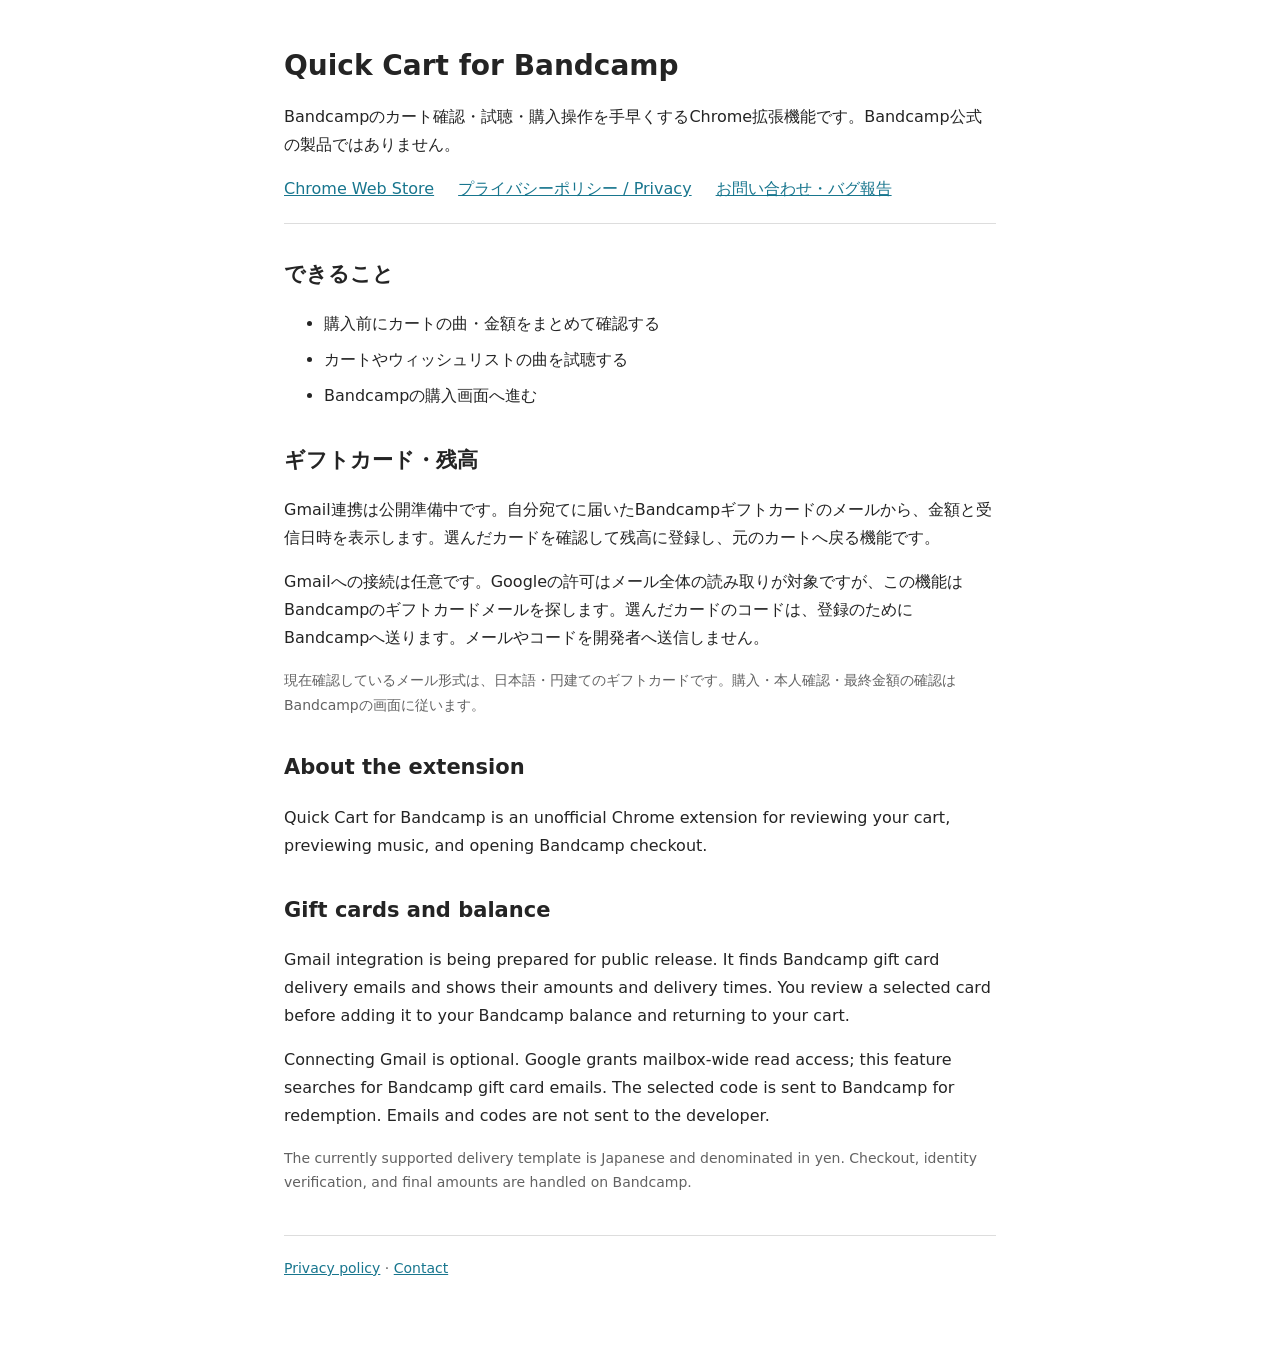
==== index.html @ 9e3de712 "Add extension homepage and Gmail privacy disclosures" ====
<!doctype html><html lang="ja"><head><meta charset="utf-8"><meta name="viewport" content="width=device-width,initial-scale=1"><title>Quick Cart for Bandcamp</title><meta name="description" content="Bandcampのカート確認・試聴・購入操作を手早くするChrome拡張機能。"><link rel="stylesheet" href="style.css"></head><body>
<header><h1>Quick Cart for Bandcamp</h1><p>Bandcampのカート確認・試聴・購入操作を手早くするChrome拡張機能です。Bandcamp公式の製品ではありません。</p><nav><a href="https://chromewebstore.google.com/detail/quick-cart-for-bandcamp/okccfikojhhjdhfhepkndpcodpchmdpf">Chrome Web Store</a><a href="privacy.html">プライバシーポリシー / Privacy</a><a href="https://docs.google.com/forms/d/e/1FAIpQLSdsyMJ8AvkXipRZgExJQ9VeoIY3EHtf088GyBoBJ-MerUEWRg/viewform">お問い合わせ・バグ報告</a></nav></header>
<main><section><h2>できること</h2><ul><li>購入前にカートの曲・金額をまとめて確認する</li><li>カートやウィッシュリストの曲を試聴する</li><li>Bandcampの購入画面へ進む</li></ul><h2>ギフトカード・残高</h2><p>Gmail連携は公開準備中です。自分宛てに届いたBandcampギフトカードのメールから、金額と受信日時を表示します。選んだカードを確認して残高に登録し、元のカートへ戻る機能です。</p><p>Gmailへの接続は任意です。Googleの許可はメール全体の読み取りが対象ですが、この機能はBandcampのギフトカードメールを探します。選んだカードのコードは、登録のためにBandcampへ送ります。メールやコードを開発者へ送信しません。</p><p class="note">現在確認しているメール形式は、日本語・円建てのギフトカードです。購入・本人確認・最終金額の確認はBandcampの画面に従います。</p></section>
<section lang="en"><h2>About the extension</h2><p>Quick Cart for Bandcamp is an unofficial Chrome extension for reviewing your cart, previewing music, and opening Bandcamp checkout.</p><h2>Gift cards and balance</h2><p>Gmail integration is being prepared for public release. It finds Bandcamp gift card delivery emails and shows their amounts and delivery times. You review a selected card before adding it to your Bandcamp balance and returning to your cart.</p><p>Connecting Gmail is optional. Google grants mailbox-wide read access; this feature searches for Bandcamp gift card emails. The selected code is sent to Bandcamp for redemption. Emails and codes are not sent to the developer.</p><p class="note">The currently supported delivery template is Japanese and denominated in yen. Checkout, identity verification, and final amounts are handled on Bandcamp.</p></section></main><footer><a href="privacy.html">Privacy policy</a> · <a href="https://docs.google.com/forms/d/e/1FAIpQLSdsyMJ8AvkXipRZgExJQ9VeoIY3EHtf088GyBoBJ-MerUEWRg/viewform">Contact</a></footer></body></html>
---- style.css ----
:root{color-scheme:light dark;--text:#242424;--sub:#626262;--line:#ddd;--link:#18768e;--bg:#fff}*{box-sizing:border-box}body{max-width:760px;margin:48px auto;padding:0 24px;font:16px/1.75 system-ui,-apple-system,sans-serif;color:var(--text);background:var(--bg)}header,footer{border-bottom:1px solid var(--line);padding-bottom:20px}h1{font-size:28px;line-height:1.3}h2{font-size:21px;margin-top:32px}h3{font-size:17px}a{color:var(--link)}nav{display:flex;gap:24px;flex-wrap:wrap}p{margin:16px 0}.note,footer{color:var(--sub);font-size:14px}footer{border-top:1px solid var(--line);border-bottom:0;margin-top:40px;padding-top:20px}li{margin:8px 0}@media(prefers-color-scheme:dark){:root{--text:#eee;--sub:#aaa;--line:#444;--link:#76c4d7;--bg:#171717}}@media(max-width:480px){body{margin:28px auto}h1{font-size:25px}}
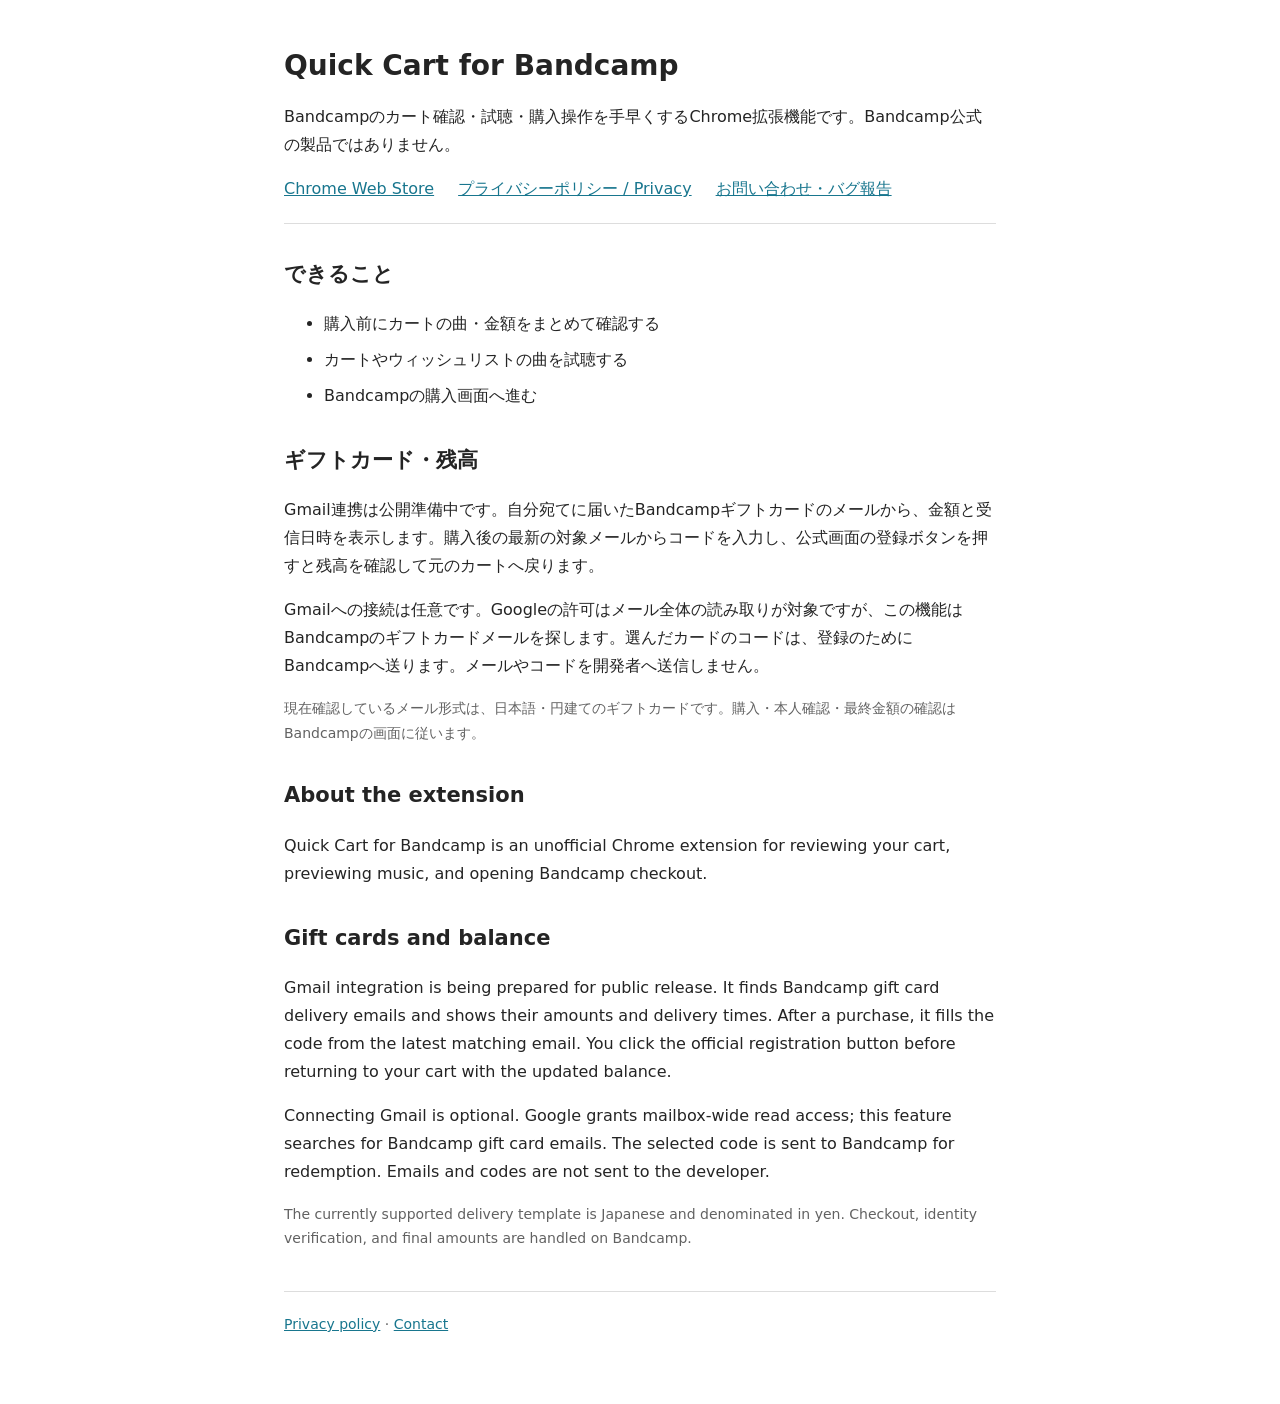
==== commit 63ddb1c0: "Clarify manual redemption and remembered Gmail connection" ====
--- a/index.html
+++ b/index.html
@@ -1,4 +1,4 @@
 <!doctype html><html lang="ja"><head><meta charset="utf-8"><meta name="viewport" content="width=device-width,initial-scale=1"><title>Quick Cart for Bandcamp</title><meta name="description" content="Bandcampのカート確認・試聴・購入操作を手早くするChrome拡張機能。"><link rel="stylesheet" href="style.css"></head><body>
 <header><h1>Quick Cart for Bandcamp</h1><p>Bandcampのカート確認・試聴・購入操作を手早くするChrome拡張機能です。Bandcamp公式の製品ではありません。</p><nav><a href="https://chromewebstore.google.com/detail/quick-cart-for-bandcamp/okccfikojhhjdhfhepkndpcodpchmdpf">Chrome Web Store</a><a href="privacy.html">プライバシーポリシー / Privacy</a><a href="https://docs.google.com/forms/d/e/1FAIpQLSdsyMJ8AvkXipRZgExJQ9VeoIY3EHtf088GyBoBJ-MerUEWRg/viewform">お問い合わせ・バグ報告</a></nav></header>
-<main><section><h2>できること</h2><ul><li>購入前にカートの曲・金額をまとめて確認する</li><li>カートやウィッシュリストの曲を試聴する</li><li>Bandcampの購入画面へ進む</li></ul><h2>ギフトカード・残高</h2><p>Gmail連携は公開準備中です。自分宛てに届いたBandcampギフトカードのメールから、金額と受信日時を表示します。選んだカードを確認して残高に登録し、元のカートへ戻る機能です。</p><p>Gmailへの接続は任意です。Googleの許可はメール全体の読み取りが対象ですが、この機能はBandcampのギフトカードメールを探します。選んだカードのコードは、登録のためにBandcampへ送ります。メールやコードを開発者へ送信しません。</p><p class="note">現在確認しているメール形式は、日本語・円建てのギフトカードです。購入・本人確認・最終金額の確認はBandcampの画面に従います。</p></section>
-<section lang="en"><h2>About the extension</h2><p>Quick Cart for Bandcamp is an unofficial Chrome extension for reviewing your cart, previewing music, and opening Bandcamp checkout.</p><h2>Gift cards and balance</h2><p>Gmail integration is being prepared for public release. It finds Bandcamp gift card delivery emails and shows their amounts and delivery times. You review a selected card before adding it to your Bandcamp balance and returning to your cart.</p><p>Connecting Gmail is optional. Google grants mailbox-wide read access; this feature searches for Bandcamp gift card emails. The selected code is sent to Bandcamp for redemption. Emails and codes are not sent to the developer.</p><p class="note">The currently supported delivery template is Japanese and denominated in yen. Checkout, identity verification, and final amounts are handled on Bandcamp.</p></section></main><footer><a href="privacy.html">Privacy policy</a> · <a href="https://docs.google.com/forms/d/e/1FAIpQLSdsyMJ8AvkXipRZgExJQ9VeoIY3EHtf088GyBoBJ-MerUEWRg/viewform">Contact</a></footer></body></html>
+<main><section><h2>できること</h2><ul><li>購入前にカートの曲・金額をまとめて確認する</li><li>カートやウィッシュリストの曲を試聴する</li><li>Bandcampの購入画面へ進む</li></ul><h2>ギフトカード・残高</h2><p>Gmail連携は公開準備中です。自分宛てに届いたBandcampギフトカードのメールから、金額と受信日時を表示します。購入後の最新の対象メールからコードを入力し、公式画面の登録ボタンを押すと残高を確認して元のカートへ戻ります。</p><p>Gmailへの接続は任意です。Googleの許可はメール全体の読み取りが対象ですが、この機能はBandcampのギフトカードメールを探します。選んだカードのコードは、登録のためにBandcampへ送ります。メールやコードを開発者へ送信しません。</p><p class="note">現在確認しているメール形式は、日本語・円建てのギフトカードです。購入・本人確認・最終金額の確認はBandcampの画面に従います。</p></section>
+<section lang="en"><h2>About the extension</h2><p>Quick Cart for Bandcamp is an unofficial Chrome extension for reviewing your cart, previewing music, and opening Bandcamp checkout.</p><h2>Gift cards and balance</h2><p>Gmail integration is being prepared for public release. It finds Bandcamp gift card delivery emails and shows their amounts and delivery times. After a purchase, it fills the code from the latest matching email. You click the official registration button before returning to your cart with the updated balance.</p><p>Connecting Gmail is optional. Google grants mailbox-wide read access; this feature searches for Bandcamp gift card emails. The selected code is sent to Bandcamp for redemption. Emails and codes are not sent to the developer.</p><p class="note">The currently supported delivery template is Japanese and denominated in yen. Checkout, identity verification, and final amounts are handled on Bandcamp.</p></section></main><footer><a href="privacy.html">Privacy policy</a> · <a href="https://docs.google.com/forms/d/e/1FAIpQLSdsyMJ8AvkXipRZgExJQ9VeoIY3EHtf088GyBoBJ-MerUEWRg/viewform">Contact</a></footer></body></html>
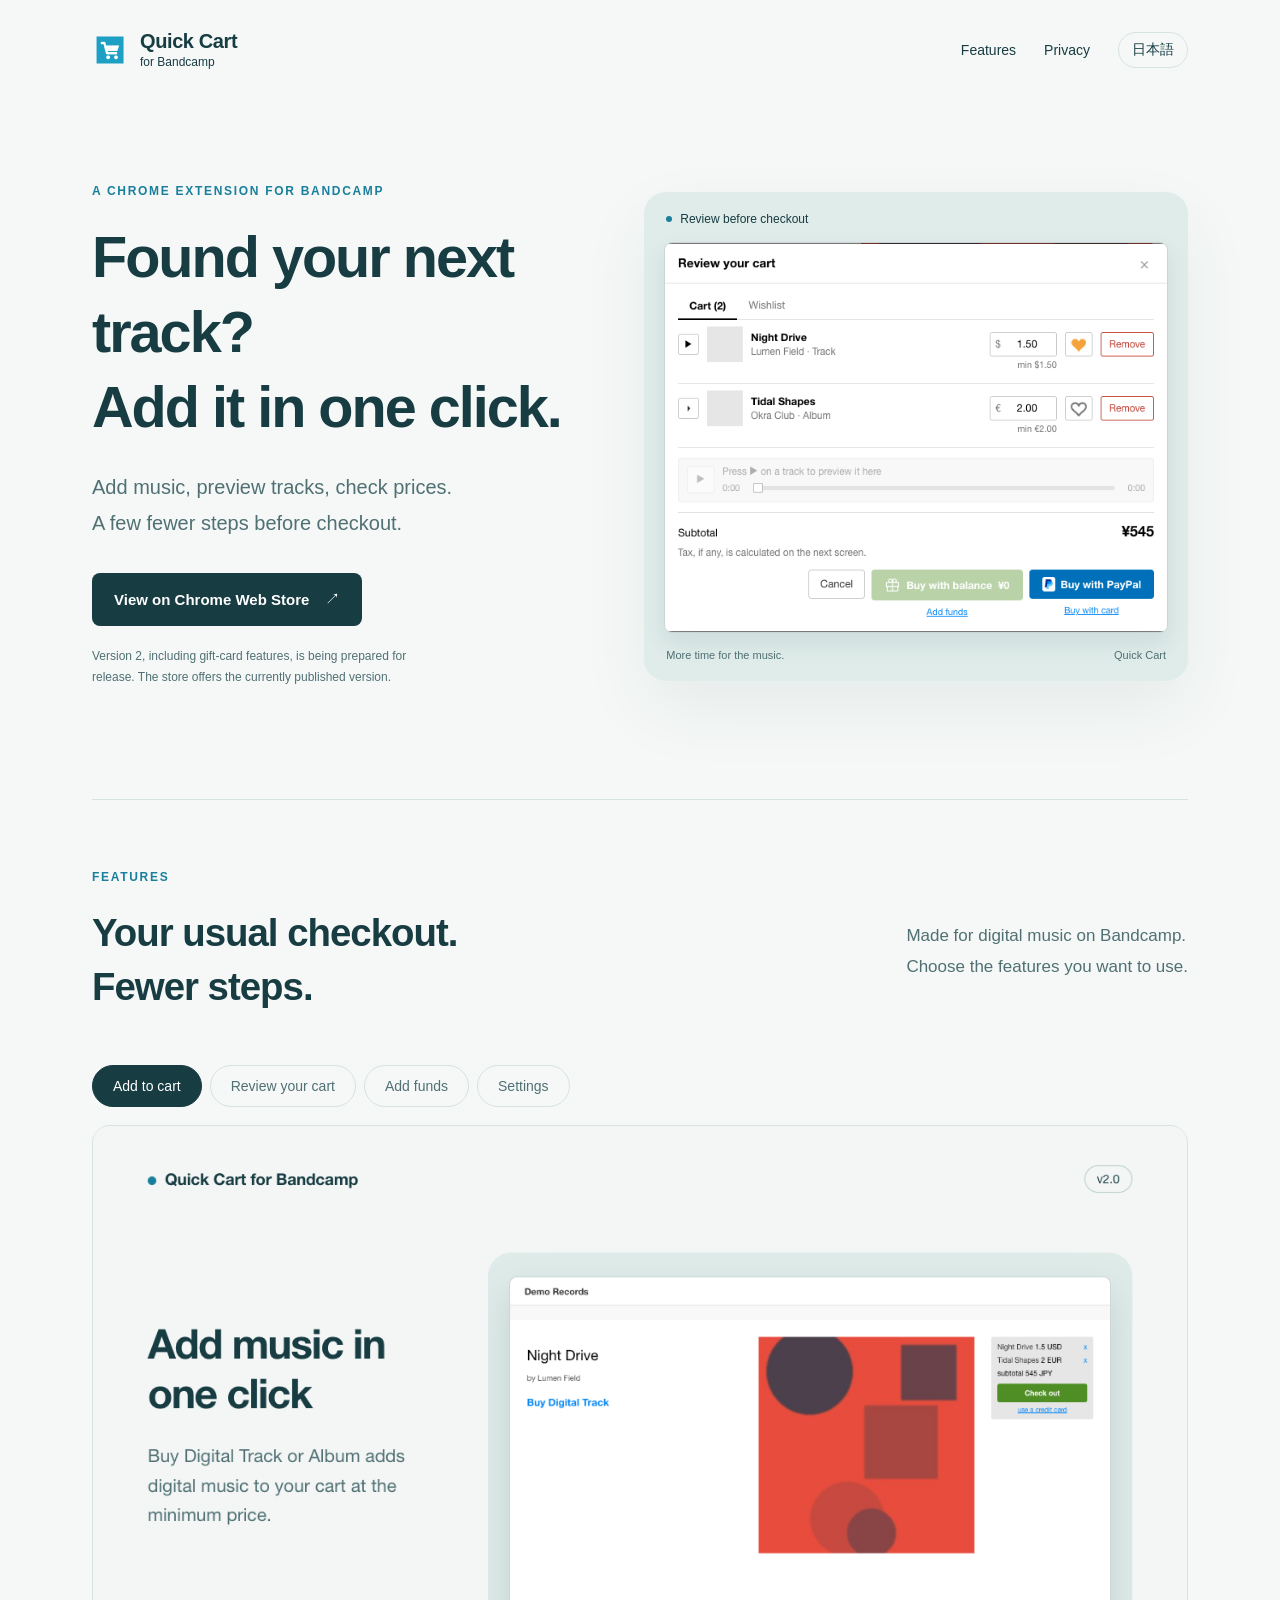
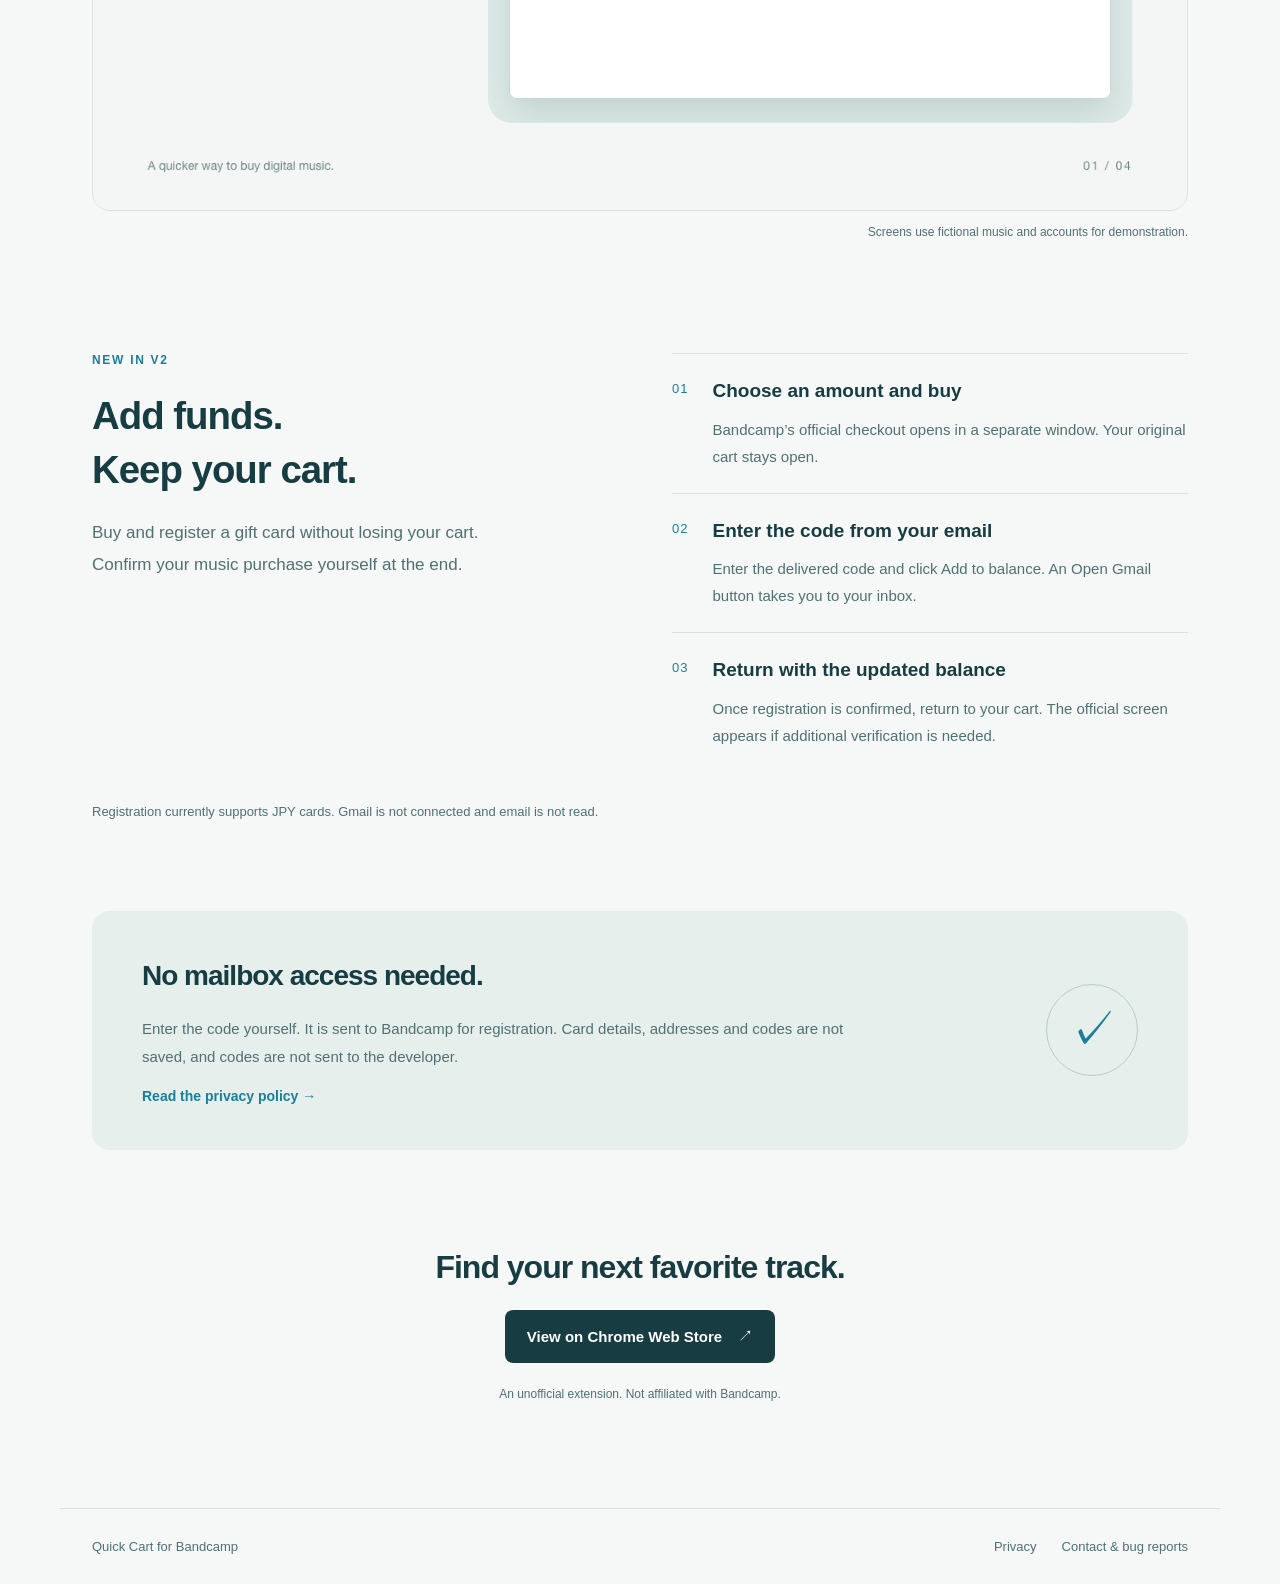
==== commit 45d88511: "Refresh website for manual gift card workflow in v2" ====
--- a/index.html
+++ b/index.html
@@ -1,4 +1,13 @@
-<!doctype html><html lang="ja"><head><meta charset="utf-8"><meta name="viewport" content="width=device-width,initial-scale=1"><title>Quick Cart for Bandcamp</title><meta name="description" content="Bandcampのカート確認・試聴・購入操作を手早くするChrome拡張機能。"><link rel="stylesheet" href="style.css"></head><body>
-<header><h1>Quick Cart for Bandcamp</h1><p>Bandcampのカート確認・試聴・購入操作を手早くするChrome拡張機能です。Bandcamp公式の製品ではありません。</p><nav><a href="https://chromewebstore.google.com/detail/quick-cart-for-bandcamp/okccfikojhhjdhfhepkndpcodpchmdpf">Chrome Web Store</a><a href="privacy.html">プライバシーポリシー / Privacy</a><a href="https://docs.google.com/forms/d/e/1FAIpQLSdsyMJ8AvkXipRZgExJQ9VeoIY3EHtf088GyBoBJ-MerUEWRg/viewform">お問い合わせ・バグ報告</a></nav></header>
-<main><section><h2>できること</h2><ul><li>購入前にカートの曲・金額をまとめて確認する</li><li>カートやウィッシュリストの曲を試聴する</li><li>Bandcampの購入画面へ進む</li></ul><h2>ギフトカード・残高</h2><p>Gmail連携は公開準備中です。自分宛てに届いたBandcampギフトカードのメールから、金額と受信日時を表示します。購入後の最新の対象メールからコードを入力し、公式画面の登録ボタンを押すと残高を確認して元のカートへ戻ります。</p><p>Gmailへの接続は任意です。Googleの許可はメール全体の読み取りが対象ですが、この機能はBandcampのギフトカードメールを探します。選んだカードのコードは、登録のためにBandcampへ送ります。メールやコードを開発者へ送信しません。</p><p class="note">現在確認しているメール形式は、日本語・円建てのギフトカードです。購入・本人確認・最終金額の確認はBandcampの画面に従います。</p></section>
-<section lang="en"><h2>About the extension</h2><p>Quick Cart for Bandcamp is an unofficial Chrome extension for reviewing your cart, previewing music, and opening Bandcamp checkout.</p><h2>Gift cards and balance</h2><p>Gmail integration is being prepared for public release. It finds Bandcamp gift card delivery emails and shows their amounts and delivery times. After a purchase, it fills the code from the latest matching email. You click the official registration button before returning to your cart with the updated balance.</p><p>Connecting Gmail is optional. Google grants mailbox-wide read access; this feature searches for Bandcamp gift card emails. The selected code is sent to Bandcamp for redemption. Emails and codes are not sent to the developer.</p><p class="note">The currently supported delivery template is Japanese and denominated in yen. Checkout, identity verification, and final amounts are handled on Bandcamp.</p></section></main><footer><a href="privacy.html">Privacy policy</a> · <a href="https://docs.google.com/forms/d/e/1FAIpQLSdsyMJ8AvkXipRZgExJQ9VeoIY3EHtf088GyBoBJ-MerUEWRg/viewform">Contact</a></footer></body></html>
+<!doctype html>
+<html lang="ja"><head><meta charset="utf-8"><meta name="viewport" content="width=device-width,initial-scale=1"><meta name="description" content="Bandcampのデジタル音源を手早く購入。カートの確認・試聴・金額調整、ギフトカードのチャージをひとつの流れで。"><meta name="theme-color" content="#173c42"><title>Quick Cart for Bandcamp</title><link rel="stylesheet" href="style.css"><script src="site.js" defer></script></head>
+<body>
+<header class="site-header"><a class="brand" href="index.html"><img src="assets/icon.png" alt="" width="36" height="36"><span>Quick Cart <small>for Bandcamp</small></span></a><nav aria-label="Navigation"><a href="#features" data-key="navFeatures">機能</a><a href="privacy.html" data-key="navPrivacy">プライバシー</a><button id="language" type="button" aria-label="Switch language">English</button></nav></header>
+<main>
+<section class="hero"><div class="hero-copy"><p class="eyebrow" data-key="eyebrow">BANDCAMP向け CHROME拡張</p><h1 data-key="hero">気になった曲を、<br>手早くカートへ。</h1><p class="lead" data-key="lead">追加、試聴、金額の確認。<br>購入までの操作を、少しシンプルに。</p><a class="button" href="https://chromewebstore.google.com/detail/quick-cart-for-bandcamp/okccfikojhhjdhfhepkndpcodpchmdpf" data-key="store">Chromeウェブストアで見る <span aria-hidden="true">↗</span></a><p class="release-note" data-key="release">ギフトカード機能を含むv2は公開準備中です。ストアでは現在公開中のバージョンを入手できます。</p></div><div class="hero-visual"><div class="visual-label"><span class="dot"></span><span data-key="reviewLabel">購入前に、まとめて確認</span></div><img id="hero-image" src="assets/review-ja.png" width="620" height="480" alt="購入前のカート確認画面"><div class="visual-bottom"><span data-key="visualBottom">曲を選ぶ時間を、もっと。</span><span>Quick Cart</span></div></div></section>
+<section class="intro" id="features"><div><p class="eyebrow" data-key="featuresEyebrow">できること</p><h2 data-key="featuresTitle">いつもの購入を、<br>少ない操作で。</h2></div><p data-key="featuresDesc">Bandcampのデジタル音源向け。<br>使う機能だけ、設定から選べます。</p></section>
+<section class="gallery" aria-label="Features"><div class="tabs" role="tablist" aria-label="Features"><button type="button" role="tab" aria-selected="true" data-slide="0" id="tab-0" aria-controls="feature-panel" data-key="tab0">カートに追加</button><button type="button" role="tab" aria-selected="false" data-slide="1" id="tab-1" aria-controls="feature-panel" data-key="tab1">購入前の確認</button><button type="button" role="tab" aria-selected="false" data-slide="2" id="tab-2" aria-controls="feature-panel" data-key="tab2">残高をチャージ</button><button type="button" role="tab" aria-selected="false" data-slide="3" id="tab-3" aria-controls="feature-panel" data-key="tab3">設定</button></div><div id="feature-panel" role="tabpanel" aria-labelledby="tab-0"><img id="feature-image" src="assets/ja/01-minimum.png" width="1280" height="800" alt="ワンクリックでカートに追加"></div><p class="gallery-note" data-key="galleryNote">画面は架空の音源・アカウントを使ったデモです。</p></section>
+<section class="gift-section"><div><p class="eyebrow" data-key="giftEyebrow">V2の新機能</p><h2 data-key="giftTitle">カートを残して、<br>残高をチャージ。</h2><p data-key="giftDesc">ギフトカードの購入から登録まで、同じカートから進められます。音楽の購入は最後に自分で確認します。</p></div><ol class="steps"><li><span>01</span><div><h3 data-key="step1Title">金額を選んで購入</h3><p data-key="step1">Bandcamp公式の決済を小窓で開きます。元のカートはそのまま。</p></div></li><li><span>02</span><div><h3 data-key="step2Title">メールのコードを入力</h3><p data-key="step2">届いたコードを入力し、「残高に登録」を押します。Gmailを開くボタンも用意。</p></div></li><li><span>03</span><div><h3 data-key="step3Title">最新の残高でカートへ</h3><p data-key="step3">登録を確認してカートに戻ります。追加の確認が必要な場合は公式画面を表示します。</p></div></li></ol><p class="gift-note" data-key="giftNote">コード登録は現在、円建てに対応。Gmailへの接続やメールの読み取りは行いません。</p></section>
+<section class="privacy-card"><div><h2 data-key="privacyTitle">メールへのアクセスは不要。</h2><p data-key="privacyDesc">コードは自分で入力し、登録のためにBandcampへ送ります。カード情報や住所、コードを保存したり、コードを開発者に送ったりしません。</p><a href="privacy.html" data-key="privacyLink">プライバシーポリシーを読む →</a></div><span class="privacy-symbol" aria-hidden="true">✓</span></section>
+<section class="closing"><h2 data-key="closing">次に聴きたい曲を、見つけに。</h2><a class="button" href="https://chromewebstore.google.com/detail/quick-cart-for-bandcamp/okccfikojhhjdhfhepkndpcodpchmdpf" data-key="store">Chromeウェブストアで見る <span aria-hidden="true">↗</span></a><p data-key="unofficial">Bandcampとは提携していない非公式の拡張機能です。</p></section>
+</main><footer class="site-footer"><span>Quick Cart for Bandcamp</span><div><a href="privacy.html" data-key="navPrivacy">プライバシー</a><a href="https://docs.google.com/forms/d/e/1FAIpQLSdsyMJ8AvkXipRZgExJQ9VeoIY3EHtf088GyBoBJ-MerUEWRg/viewform" data-key="contact">お問い合わせ・バグ報告</a></div></footer>
+</body></html>
--- a/style.css
+++ b/style.css
@@ -1 +1 @@
-:root{color-scheme:light dark;--text:#242424;--sub:#626262;--line:#ddd;--link:#18768e;--bg:#fff}*{box-sizing:border-box}body{max-width:760px;margin:48px auto;padding:0 24px;font:16px/1.75 system-ui,-apple-system,sans-serif;color:var(--text);background:var(--bg)}header,footer{border-bottom:1px solid var(--line);padding-bottom:20px}h1{font-size:28px;line-height:1.3}h2{font-size:21px;margin-top:32px}h3{font-size:17px}a{color:var(--link)}nav{display:flex;gap:24px;flex-wrap:wrap}p{margin:16px 0}.note,footer{color:var(--sub);font-size:14px}footer{border-top:1px solid var(--line);border-bottom:0;margin-top:40px;padding-top:20px}li{margin:8px 0}@media(prefers-color-scheme:dark){:root{--text:#eee;--sub:#aaa;--line:#444;--link:#76c4d7;--bg:#171717}}@media(max-width:480px){body{margin:28px auto}h1{font-size:25px}}
+:root{--ink:#173c42;--muted:#507074;--accent:#1a7f9c;--paper:#f5f8f7;--line:#d7e3e0;font-family:"Helvetica Neue","Hiragino Sans",Arial,sans-serif;color:var(--ink);background:var(--paper);font-synthesis:none}*{box-sizing:border-box}html{scroll-behavior:smooth;scroll-padding-top:30px}body{margin:0}a{color:inherit;text-decoration:none}a:hover{color:var(--accent)}button{font:inherit;cursor:pointer}a:focus-visible,button:focus-visible{outline:3px solid var(--accent);outline-offset:5px}.site-header,.site-footer,main{max-width:1160px;margin:auto}.site-header{padding:30px 32px;display:flex;justify-content:space-between;align-items:center}.brand{display:flex;align-items:center;gap:12px;font-weight:700;font-size:20px;letter-spacing:-.4px}.brand small{display:block;font-size:12px;font-weight:500;letter-spacing:0;margin-top:2px}.site-header nav{display:flex;gap:28px;align-items:center;font-size:14px}.site-header button{border:1px solid var(--line);background:transparent;color:var(--ink);padding:8px 13px;border-radius:20px}main{padding:0 32px}.hero{display:grid;grid-template-columns:1fr 1.1fr;gap:58px;align-items:center;padding:85px 0 110px}.eyebrow{font-size:12px;letter-spacing:1.7px;font-weight:700;color:var(--accent);margin:0 0 22px}h1{font-size:clamp(38px,4.5vw,58px);line-height:1.3;letter-spacing:-2px;margin:0 0 24px}h2{font-size:clamp(28px,3vw,40px);line-height:1.4;letter-spacing:-1px;margin:0 0 20px}.lead{font-size:20px;line-height:1.8;color:var(--muted);margin:0 0 32px}.button{display:inline-flex;gap:16px;align-items:center;background:var(--ink);color:white;font-weight:600;font-size:15px;padding:17px 22px;border-radius:8px}.button:hover{background:var(--accent);color:white}.release-note{font-size:12px;line-height:1.8;color:var(--muted);max-width:360px;margin:20px 0 0}.hero-visual{background:#dfecea;padding:20px;border-radius:22px;box-shadow:0 28px 70px #173c4210}.hero-visual img{display:block;width:100%;height:auto;border-radius:8px;border:1px solid #cbd6d4;box-shadow:0 10px 25px #173c4217}.visual-label,.visual-bottom{display:flex;align-items:center;gap:8px;font-size:12px;padding:0 2px 16px}.dot{width:6px;height:6px;border-radius:50%;background:var(--accent)}.visual-bottom{padding:16px 2px 0;justify-content:space-between;color:var(--muted);font-size:11px}.intro{display:flex;align-items:center;justify-content:space-between;border-top:1px solid var(--line);padding-top:70px;margin-bottom:32px}.intro p:not(.eyebrow){color:var(--muted);font-size:17px;line-height:1.8}.tabs{display:flex;gap:8px;flex-wrap:wrap;margin-bottom:18px}.tabs button{color:var(--muted);background:transparent;border:1px solid var(--line);border-radius:30px;padding:12px 20px;font-size:14px}.tabs button[aria-selected=true]{background:var(--ink);color:white;border-color:var(--ink)}#feature-panel{border:1px solid var(--line);border-radius:18px;overflow:hidden;background:white}#feature-image{display:block;width:100%;height:auto}.gallery-note{font-size:12px;color:var(--muted);margin:14px 0;text-align:right}.gift-section{display:grid;grid-template-columns:1fr 1fr;gap:64px;padding:100px 0 75px}.gift-section>div>p:not(.eyebrow){font-size:17px;color:var(--muted);line-height:1.9;max-width:410px}.steps{list-style:none;margin:0;padding:0}.steps li{display:flex;gap:24px;border-top:1px solid var(--line);padding:23px 0}.steps li>span{font-size:13px;color:var(--accent);padding-top:4px;letter-spacing:1px}.steps h3{font-size:19px;margin:0 0 10px;line-height:1.5}.steps p{font-size:15px;color:var(--muted);line-height:1.8;margin:0}.gift-note{grid-column:1/-1;font-size:13px;color:var(--muted);margin:-32px 0 0}.privacy-card{display:flex;justify-content:space-between;align-items:center;background:#e6efec;border-radius:18px;padding:45px 50px;gap:40px}.privacy-card h2{font-size:28px}.privacy-card p{font-size:15px;color:var(--muted);line-height:1.9;max-width:740px}.privacy-card a{font-size:14px;color:var(--accent);font-weight:600}.privacy-symbol{font-size:50px;color:var(--accent);border:1px solid #b8cdc7;border-radius:50%;width:92px;height:92px;display:grid;place-items:center;flex:none}.closing{text-align:center;padding:95px 0}.closing h2{font-size:32px}.closing p{font-size:12px;color:var(--muted);margin-top:24px}.site-footer{border-top:1px solid var(--line);padding:30px 32px;display:flex;justify-content:space-between;font-size:13px;color:var(--muted);gap:20px}.site-footer div{display:flex;gap:25px}.policy{max-width:820px;margin:60px auto;padding:0 24px}.policy h1{font-size:36px;margin-top:25px}.policy h2{font-size:26px;margin:45px 0 20px}.policy h3{font-size:18px;margin-top:28px}.policy p{line-height:1.9;color:var(--muted);font-size:15px}.policy a{color:var(--accent);text-decoration:underline}.policy .updated{font-size:13px}.policy section{border-top:1px solid var(--line);margin-top:35px;padding-top:10px}@media(max-width:820px){.hero{gap:30px;padding:55px 0 75px}h1{font-size:40px}.site-header nav{gap:16px}.gift-section{gap:35px}.privacy-card{padding:32px}.privacy-symbol{display:none}}@media(max-width:640px){.site-header{padding:22px 20px}.brand{font-size:17px}.brand img{width:30px;height:30px}.site-header nav>a{display:none}main{padding:0 20px}.hero{grid-template-columns:1fr;gap:38px;padding:40px 0 60px}h1{font-size:43px}.hero-visual{padding:14px;max-width:520px}.intro{display:block;padding-top:45px}.intro p:not(.eyebrow){font-size:15px}.tabs{gap:6px}.tabs button{padding:10px 13px;font-size:12px}.gallery-note{text-align:left}.gift-section{grid-template-columns:1fr;gap:20px;padding:60px 0 40px}.gift-note{grid-column:auto;margin:10px 0 0;line-height:1.8}.privacy-card{padding:26px}.privacy-card h2{font-size:24px}.closing{padding:60px 0}.closing h2{font-size:26px}.site-footer{padding:24px 20px;flex-direction:column}.site-footer div{gap:20px}.policy{margin-top:30px}.policy h1{font-size:28px}}@media(prefers-reduced-motion:reduce){html{scroll-behavior:auto}}
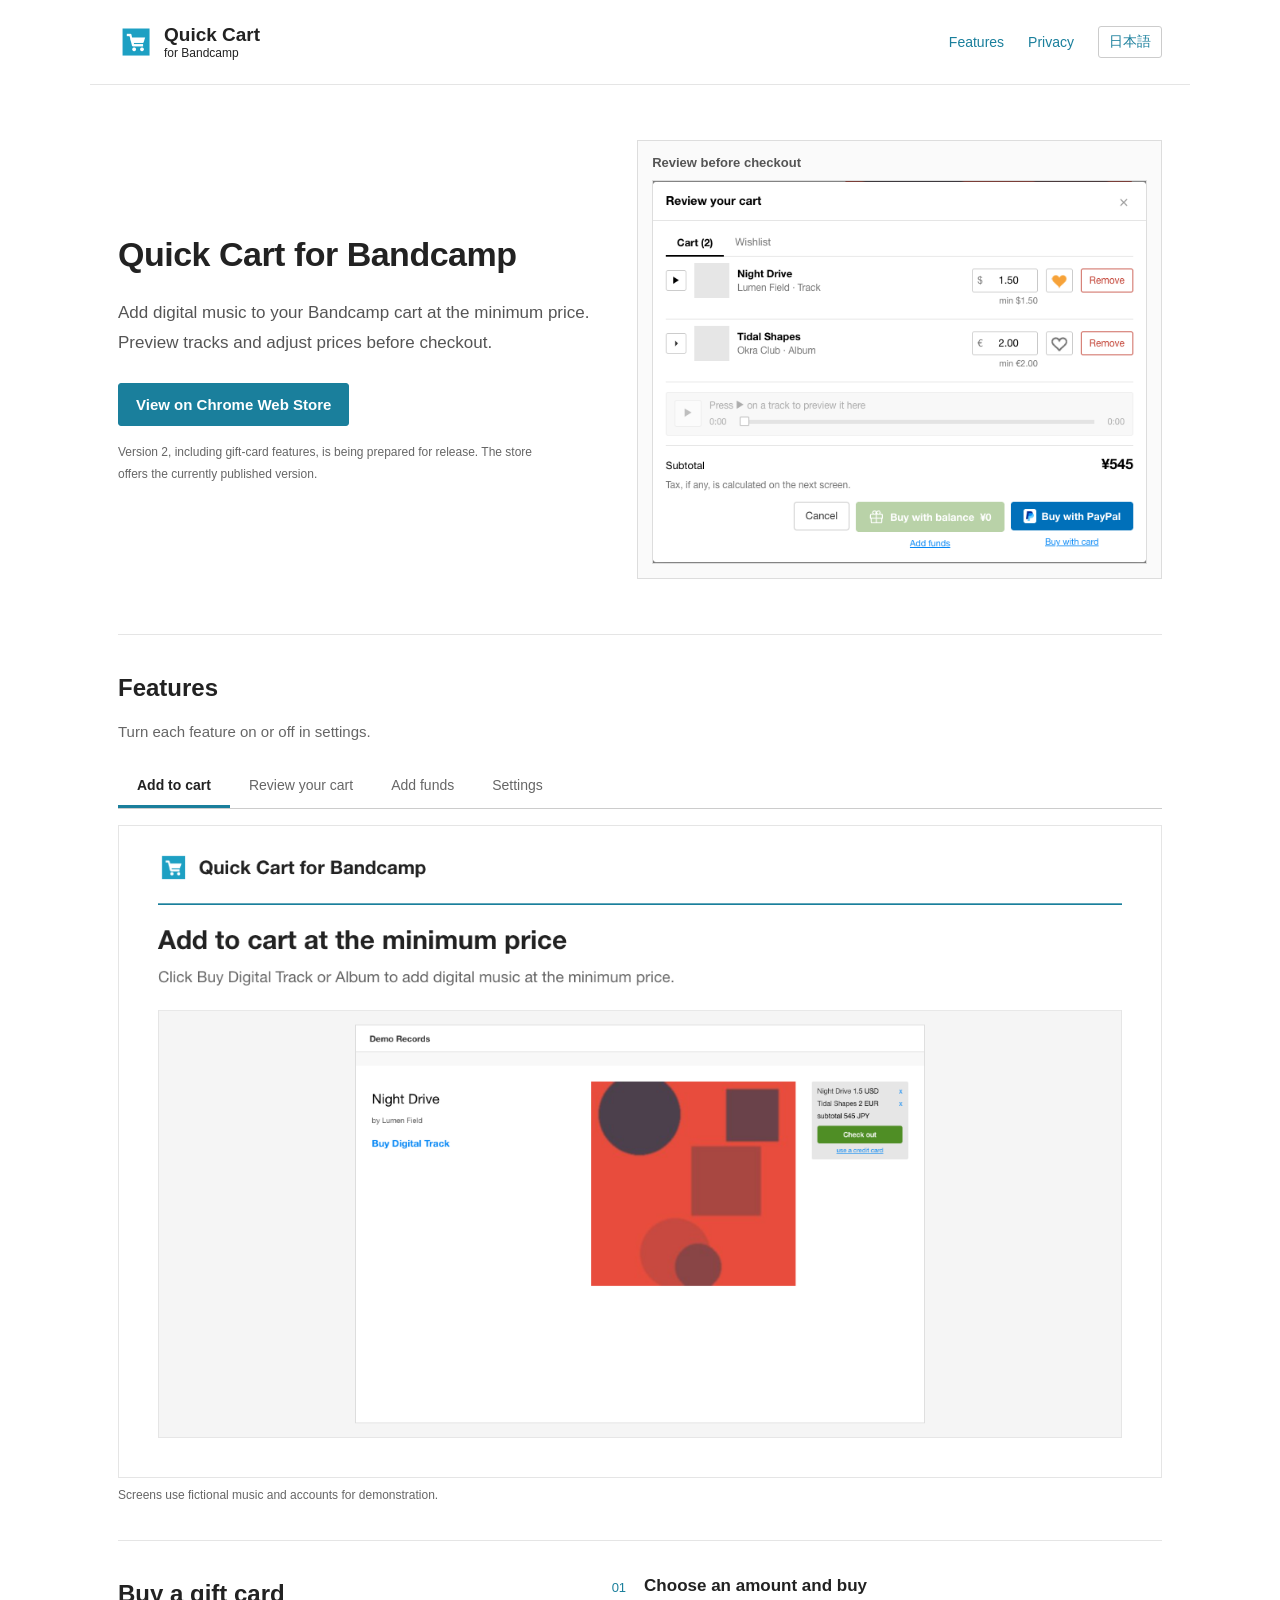
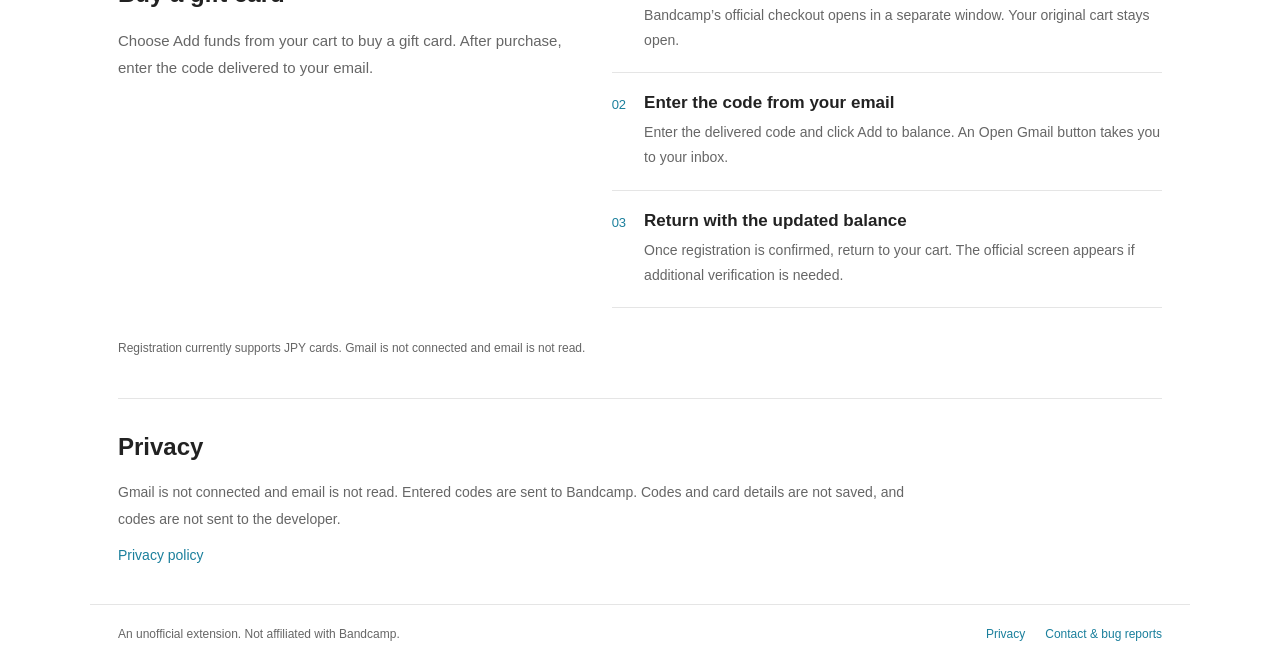
==== commit c3511b16: "Draft white and blue website with concise feature copy" ====
--- a/index.html
+++ b/index.html
@@ -1,13 +1,13 @@
 <!doctype html>
-<html lang="ja"><head><meta charset="utf-8"><meta name="viewport" content="width=device-width,initial-scale=1"><meta name="description" content="Bandcampのデジタル音源を手早く購入。カートの確認・試聴・金額調整、ギフトカードのチャージをひとつの流れで。"><meta name="theme-color" content="#173c42"><title>Quick Cart for Bandcamp</title><link rel="stylesheet" href="style.css"><script src="site.js" defer></script></head>
+<html lang="ja"><head><meta charset="utf-8"><meta name="viewport" content="width=device-width,initial-scale=1"><meta name="description" content="Bandcampのデジタル音源を手早く購入。カートの確認・試聴・金額調整、ギフトカードのチャージをひとつの流れで。"><meta name="theme-color" content="#1a7f9c"><title>Quick Cart for Bandcamp</title><link rel="stylesheet" href="style.css"><script src="site.js" defer></script></head>
 <body>
 <header class="site-header"><a class="brand" href="index.html"><img src="assets/icon.png" alt="" width="36" height="36"><span>Quick Cart <small>for Bandcamp</small></span></a><nav aria-label="Navigation"><a href="#features" data-key="navFeatures">機能</a><a href="privacy.html" data-key="navPrivacy">プライバシー</a><button id="language" type="button" aria-label="Switch language">English</button></nav></header>
 <main>
-<section class="hero"><div class="hero-copy"><p class="eyebrow" data-key="eyebrow">BANDCAMP向け CHROME拡張</p><h1 data-key="hero">気になった曲を、<br>手早くカートへ。</h1><p class="lead" data-key="lead">追加、試聴、金額の確認。<br>購入までの操作を、少しシンプルに。</p><a class="button" href="https://chromewebstore.google.com/detail/quick-cart-for-bandcamp/okccfikojhhjdhfhepkndpcodpchmdpf" data-key="store">Chromeウェブストアで見る <span aria-hidden="true">↗</span></a><p class="release-note" data-key="release">ギフトカード機能を含むv2は公開準備中です。ストアでは現在公開中のバージョンを入手できます。</p></div><div class="hero-visual"><div class="visual-label"><span class="dot"></span><span data-key="reviewLabel">購入前に、まとめて確認</span></div><img id="hero-image" src="assets/review-ja.png" width="620" height="480" alt="購入前のカート確認画面"><div class="visual-bottom"><span data-key="visualBottom">曲を選ぶ時間を、もっと。</span><span>Quick Cart</span></div></div></section>
-<section class="intro" id="features"><div><p class="eyebrow" data-key="featuresEyebrow">できること</p><h2 data-key="featuresTitle">いつもの購入を、<br>少ない操作で。</h2></div><p data-key="featuresDesc">Bandcampのデジタル音源向け。<br>使う機能だけ、設定から選べます。</p></section>
+<section class="hero"><div class="hero-copy"><h1 data-key="hero">Quick Cart for Bandcamp</h1><p class="lead" data-key="lead">Bandcampのデジタル音源を最低金額でカートに追加。<br>購入前に試聴や金額の調整ができるChrome拡張です。</p><a class="button" href="https://chromewebstore.google.com/detail/quick-cart-for-bandcamp/okccfikojhhjdhfhepkndpcodpchmdpf" data-key="store">Chromeウェブストアで見る</a><p class="release-note" data-key="release">ギフトカード機能を含むv2は公開準備中です。ストアでは現在公開中のバージョンを入手できます。</p></div><div class="hero-visual"><div class="visual-label"><span class="dot"></span><span data-key="reviewLabel">購入前の確認</span></div><img id="hero-image" src="assets/review-ja.png" width="620" height="480" alt="購入前のカート確認画面"></div></section>
+<section class="intro" id="features"><div><h2 data-key="featuresTitle">機能</h2></div><p data-key="featuresDesc">設定から各機能のオン・オフを切り替えられます。</p></section>
 <section class="gallery" aria-label="Features"><div class="tabs" role="tablist" aria-label="Features"><button type="button" role="tab" aria-selected="true" data-slide="0" id="tab-0" aria-controls="feature-panel" data-key="tab0">カートに追加</button><button type="button" role="tab" aria-selected="false" data-slide="1" id="tab-1" aria-controls="feature-panel" data-key="tab1">購入前の確認</button><button type="button" role="tab" aria-selected="false" data-slide="2" id="tab-2" aria-controls="feature-panel" data-key="tab2">残高をチャージ</button><button type="button" role="tab" aria-selected="false" data-slide="3" id="tab-3" aria-controls="feature-panel" data-key="tab3">設定</button></div><div id="feature-panel" role="tabpanel" aria-labelledby="tab-0"><img id="feature-image" src="assets/ja/01-minimum.png" width="1280" height="800" alt="ワンクリックでカートに追加"></div><p class="gallery-note" data-key="galleryNote">画面は架空の音源・アカウントを使ったデモです。</p></section>
-<section class="gift-section"><div><p class="eyebrow" data-key="giftEyebrow">V2の新機能</p><h2 data-key="giftTitle">カートを残して、<br>残高をチャージ。</h2><p data-key="giftDesc">ギフトカードの購入から登録まで、同じカートから進められます。音楽の購入は最後に自分で確認します。</p></div><ol class="steps"><li><span>01</span><div><h3 data-key="step1Title">金額を選んで購入</h3><p data-key="step1">Bandcamp公式の決済を小窓で開きます。元のカートはそのまま。</p></div></li><li><span>02</span><div><h3 data-key="step2Title">メールのコードを入力</h3><p data-key="step2">届いたコードを入力し、「残高に登録」を押します。Gmailを開くボタンも用意。</p></div></li><li><span>03</span><div><h3 data-key="step3Title">最新の残高でカートへ</h3><p data-key="step3">登録を確認してカートに戻ります。追加の確認が必要な場合は公式画面を表示します。</p></div></li></ol><p class="gift-note" data-key="giftNote">コード登録は現在、円建てに対応。Gmailへの接続やメールの読み取りは行いません。</p></section>
-<section class="privacy-card"><div><h2 data-key="privacyTitle">メールへのアクセスは不要。</h2><p data-key="privacyDesc">コードは自分で入力し、登録のためにBandcampへ送ります。カード情報や住所、コードを保存したり、コードを開発者に送ったりしません。</p><a href="privacy.html" data-key="privacyLink">プライバシーポリシーを読む →</a></div><span class="privacy-symbol" aria-hidden="true">✓</span></section>
-<section class="closing"><h2 data-key="closing">次に聴きたい曲を、見つけに。</h2><a class="button" href="https://chromewebstore.google.com/detail/quick-cart-for-bandcamp/okccfikojhhjdhfhepkndpcodpchmdpf" data-key="store">Chromeウェブストアで見る <span aria-hidden="true">↗</span></a><p data-key="unofficial">Bandcampとは提携していない非公式の拡張機能です。</p></section>
-</main><footer class="site-footer"><span>Quick Cart for Bandcamp</span><div><a href="privacy.html" data-key="navPrivacy">プライバシー</a><a href="https://docs.google.com/forms/d/e/1FAIpQLSdsyMJ8AvkXipRZgExJQ9VeoIY3EHtf088GyBoBJ-MerUEWRg/viewform" data-key="contact">お問い合わせ・バグ報告</a></div></footer>
+<section class="gift-section"><div><h2 data-key="giftTitle">ギフトカードの購入</h2><p data-key="giftDesc">カートの「残高をチャージ」から購入できます。購入後は、メールに届いたコードを入力してください。</p></div><ol class="steps"><li><span>01</span><div><h3 data-key="step1Title">金額を選んで購入</h3><p data-key="step1">Bandcamp公式の決済を小窓で開きます。元のカートはそのまま。</p></div></li><li><span>02</span><div><h3 data-key="step2Title">メールのコードを入力</h3><p data-key="step2">届いたコードを入力し、「残高に登録」を押します。Gmailを開くボタンも用意。</p></div></li><li><span>03</span><div><h3 data-key="step3Title">最新の残高でカートへ</h3><p data-key="step3">登録を確認してカートに戻ります。追加の確認が必要な場合は公式画面を表示します。</p></div></li></ol><p class="gift-note" data-key="giftNote">コード登録は現在、円建てに対応。Gmailへの接続やメールの読み取りは行いません。</p></section>
+<section class="privacy-card"><div><h2 data-key="privacyTitle">プライバシー</h2><p data-key="privacyDesc">Gmailへの接続やメールの読み取りは行いません。入力したコードはBandcampへ送ります。コードやカード情報を保存したり、コードを開発者へ送ったりしません。</p><a href="privacy.html" data-key="privacyLink">プライバシーポリシー</a></div></section>
+
+</main><footer class="site-footer"><span data-key="unofficial">Bandcampとは提携していない非公式の拡張機能です。</span><div><a href="privacy.html" data-key="navPrivacy">プライバシー</a><a href="https://docs.google.com/forms/d/e/1FAIpQLSdsyMJ8AvkXipRZgExJQ9VeoIY3EHtf088GyBoBJ-MerUEWRg/viewform" data-key="contact">お問い合わせ・バグ報告</a></div></footer>
 </body></html>
--- a/style.css
+++ b/style.css
@@ -1 +1 @@
-:root{--ink:#173c42;--muted:#507074;--accent:#1a7f9c;--paper:#f5f8f7;--line:#d7e3e0;font-family:"Helvetica Neue","Hiragino Sans",Arial,sans-serif;color:var(--ink);background:var(--paper);font-synthesis:none}*{box-sizing:border-box}html{scroll-behavior:smooth;scroll-padding-top:30px}body{margin:0}a{color:inherit;text-decoration:none}a:hover{color:var(--accent)}button{font:inherit;cursor:pointer}a:focus-visible,button:focus-visible{outline:3px solid var(--accent);outline-offset:5px}.site-header,.site-footer,main{max-width:1160px;margin:auto}.site-header{padding:30px 32px;display:flex;justify-content:space-between;align-items:center}.brand{display:flex;align-items:center;gap:12px;font-weight:700;font-size:20px;letter-spacing:-.4px}.brand small{display:block;font-size:12px;font-weight:500;letter-spacing:0;margin-top:2px}.site-header nav{display:flex;gap:28px;align-items:center;font-size:14px}.site-header button{border:1px solid var(--line);background:transparent;color:var(--ink);padding:8px 13px;border-radius:20px}main{padding:0 32px}.hero{display:grid;grid-template-columns:1fr 1.1fr;gap:58px;align-items:center;padding:85px 0 110px}.eyebrow{font-size:12px;letter-spacing:1.7px;font-weight:700;color:var(--accent);margin:0 0 22px}h1{font-size:clamp(38px,4.5vw,58px);line-height:1.3;letter-spacing:-2px;margin:0 0 24px}h2{font-size:clamp(28px,3vw,40px);line-height:1.4;letter-spacing:-1px;margin:0 0 20px}.lead{font-size:20px;line-height:1.8;color:var(--muted);margin:0 0 32px}.button{display:inline-flex;gap:16px;align-items:center;background:var(--ink);color:white;font-weight:600;font-size:15px;padding:17px 22px;border-radius:8px}.button:hover{background:var(--accent);color:white}.release-note{font-size:12px;line-height:1.8;color:var(--muted);max-width:360px;margin:20px 0 0}.hero-visual{background:#dfecea;padding:20px;border-radius:22px;box-shadow:0 28px 70px #173c4210}.hero-visual img{display:block;width:100%;height:auto;border-radius:8px;border:1px solid #cbd6d4;box-shadow:0 10px 25px #173c4217}.visual-label,.visual-bottom{display:flex;align-items:center;gap:8px;font-size:12px;padding:0 2px 16px}.dot{width:6px;height:6px;border-radius:50%;background:var(--accent)}.visual-bottom{padding:16px 2px 0;justify-content:space-between;color:var(--muted);font-size:11px}.intro{display:flex;align-items:center;justify-content:space-between;border-top:1px solid var(--line);padding-top:70px;margin-bottom:32px}.intro p:not(.eyebrow){color:var(--muted);font-size:17px;line-height:1.8}.tabs{display:flex;gap:8px;flex-wrap:wrap;margin-bottom:18px}.tabs button{color:var(--muted);background:transparent;border:1px solid var(--line);border-radius:30px;padding:12px 20px;font-size:14px}.tabs button[aria-selected=true]{background:var(--ink);color:white;border-color:var(--ink)}#feature-panel{border:1px solid var(--line);border-radius:18px;overflow:hidden;background:white}#feature-image{display:block;width:100%;height:auto}.gallery-note{font-size:12px;color:var(--muted);margin:14px 0;text-align:right}.gift-section{display:grid;grid-template-columns:1fr 1fr;gap:64px;padding:100px 0 75px}.gift-section>div>p:not(.eyebrow){font-size:17px;color:var(--muted);line-height:1.9;max-width:410px}.steps{list-style:none;margin:0;padding:0}.steps li{display:flex;gap:24px;border-top:1px solid var(--line);padding:23px 0}.steps li>span{font-size:13px;color:var(--accent);padding-top:4px;letter-spacing:1px}.steps h3{font-size:19px;margin:0 0 10px;line-height:1.5}.steps p{font-size:15px;color:var(--muted);line-height:1.8;margin:0}.gift-note{grid-column:1/-1;font-size:13px;color:var(--muted);margin:-32px 0 0}.privacy-card{display:flex;justify-content:space-between;align-items:center;background:#e6efec;border-radius:18px;padding:45px 50px;gap:40px}.privacy-card h2{font-size:28px}.privacy-card p{font-size:15px;color:var(--muted);line-height:1.9;max-width:740px}.privacy-card a{font-size:14px;color:var(--accent);font-weight:600}.privacy-symbol{font-size:50px;color:var(--accent);border:1px solid #b8cdc7;border-radius:50%;width:92px;height:92px;display:grid;place-items:center;flex:none}.closing{text-align:center;padding:95px 0}.closing h2{font-size:32px}.closing p{font-size:12px;color:var(--muted);margin-top:24px}.site-footer{border-top:1px solid var(--line);padding:30px 32px;display:flex;justify-content:space-between;font-size:13px;color:var(--muted);gap:20px}.site-footer div{display:flex;gap:25px}.policy{max-width:820px;margin:60px auto;padding:0 24px}.policy h1{font-size:36px;margin-top:25px}.policy h2{font-size:26px;margin:45px 0 20px}.policy h3{font-size:18px;margin-top:28px}.policy p{line-height:1.9;color:var(--muted);font-size:15px}.policy a{color:var(--accent);text-decoration:underline}.policy .updated{font-size:13px}.policy section{border-top:1px solid var(--line);margin-top:35px;padding-top:10px}@media(max-width:820px){.hero{gap:30px;padding:55px 0 75px}h1{font-size:40px}.site-header nav{gap:16px}.gift-section{gap:35px}.privacy-card{padding:32px}.privacy-symbol{display:none}}@media(max-width:640px){.site-header{padding:22px 20px}.brand{font-size:17px}.brand img{width:30px;height:30px}.site-header nav>a{display:none}main{padding:0 20px}.hero{grid-template-columns:1fr;gap:38px;padding:40px 0 60px}h1{font-size:43px}.hero-visual{padding:14px;max-width:520px}.intro{display:block;padding-top:45px}.intro p:not(.eyebrow){font-size:15px}.tabs{gap:6px}.tabs button{padding:10px 13px;font-size:12px}.gallery-note{text-align:left}.gift-section{grid-template-columns:1fr;gap:20px;padding:60px 0 40px}.gift-note{grid-column:auto;margin:10px 0 0;line-height:1.8}.privacy-card{padding:26px}.privacy-card h2{font-size:24px}.closing{padding:60px 0}.closing h2{font-size:26px}.site-footer{padding:24px 20px;flex-direction:column}.site-footer div{gap:20px}.policy{margin-top:30px}.policy h1{font-size:28px}}@media(prefers-reduced-motion:reduce){html{scroll-behavior:auto}}
+:root{--ink:#222;--muted:#666;--accent:#1a7f9c;--line:#e5e5e5;font-family:"Helvetica Neue",Helvetica,Arial,"Hiragino Sans",sans-serif;color:var(--ink);background:#fff}*{box-sizing:border-box}body{margin:0}a{color:var(--accent);text-decoration:none}a:hover{text-decoration:underline}button{font:inherit;cursor:pointer}a:focus-visible,button:focus-visible{outline:2px solid var(--accent);outline-offset:4px}.site-header,.site-footer,main{max-width:1100px;margin:auto}.site-header{padding:24px 28px;display:flex;justify-content:space-between;align-items:center;border-bottom:1px solid var(--line);gap:20px}.brand{display:flex;align-items:center;gap:10px;color:#222;font-weight:600;font-size:19px}.brand small{display:block;font-size:12px;font-weight:400}.site-header nav{display:flex;gap:24px;align-items:center;font-size:14px}.site-header button{border:1px solid #ccc;background:white;color:var(--accent);padding:6px 10px;border-radius:3px}main{padding:0 28px}.hero{display:grid;grid-template-columns:1fr 1.1fr;gap:42px;align-items:center;padding:55px 0}.hero h1{font-size:34px;line-height:1.25;margin:0 0 22px;font-weight:600;letter-spacing:-.5px}.lead{font-size:17px;line-height:1.8;color:#555;margin:0 0 24px}.button{display:inline-block;background:var(--accent);color:white;font-size:15px;font-weight:600;padding:12px 17px;border:1px solid var(--accent);border-radius:3px}.button:hover{background:#176e86;text-decoration:none}.release-note{font-size:12px;line-height:1.8;color:var(--muted);margin:16px 0 0;max-width:420px}.hero-visual{border:1px solid #ddd;background:#fafafa;padding:14px}.hero-visual img{display:block;width:100%;height:auto;border:1px solid #ddd;background:white}.visual-label{font-size:13px;font-weight:600;color:#555;margin:0 0 10px}.intro{border-top:1px solid var(--line);padding-top:35px;margin-bottom:20px}h2{font-size:24px;line-height:1.5;font-weight:600;margin:0 0 12px}.intro p{font-size:15px;color:var(--muted);line-height:1.8;margin:0}.tabs{display:flex;gap:0;border-bottom:1px solid #ccc;margin-bottom:16px;flex-wrap:wrap}.tabs button{color:#666;background:white;border:0;border-bottom:3px solid transparent;padding:12px 19px;font-size:14px}.tabs button[aria-selected=true]{color:#222;border-bottom-color:var(--accent);font-weight:600}#feature-panel{border:1px solid var(--line);background:white}#feature-image{display:block;width:100%;height:auto}.gallery-note{font-size:12px;color:var(--muted);margin:10px 0}.gift-section{border-top:1px solid var(--line);display:grid;grid-template-columns:1fr 1.2fr;gap:35px;margin-top:38px;padding:35px 0}.gift-section>div>p{font-size:15px;color:var(--muted);line-height:1.8}.steps{list-style:none;margin:0;padding:0}.steps li{display:flex;gap:18px;border-bottom:1px solid var(--line);padding:0 0 19px;margin-bottom:20px}.steps li>span{font-size:13px;color:var(--accent);padding-top:4px}.steps h3{font-size:17px;font-weight:600;margin:0 0 7px}.steps p{font-size:14px;color:var(--muted);line-height:1.8;margin:0}.gift-note{grid-column:1/-1;font-size:12px;color:var(--muted);line-height:1.8;margin:-25px 0 0}.privacy-card{border-top:1px solid var(--line);padding:30px 0 40px}.privacy-card p{font-size:14px;color:var(--muted);line-height:1.9;max-width:790px}.privacy-card a{font-size:14px}.site-footer{border-top:1px solid var(--line);padding:22px 28px;display:flex;justify-content:space-between;font-size:12px;color:var(--muted);gap:20px}.site-footer div{display:flex;gap:20px}.policy{max-width:820px;margin:45px auto;padding:0 24px}.policy h1{font-size:30px;line-height:1.5;margin-top:25px}.policy h2{font-size:24px;margin:30px 0 18px}.policy p{line-height:1.9;color:var(--muted);font-size:15px}.policy a{text-decoration:underline}.policy .updated{font-size:13px}.policy section{border-top:1px solid var(--line);margin-top:30px;padding-top:10px}@media(max-width:720px){.site-header{padding:18px 20px}.brand{font-size:17px}.brand img{width:30px;height:30px}.site-header nav{gap:12px}.site-header nav>a{display:none}main{padding:0 20px}.hero{grid-template-columns:1fr;gap:26px;padding:35px 0}.hero h1{font-size:29px}.lead{font-size:16px}.hero-visual{padding:10px}.intro{padding-top:25px}.tabs button{padding:10px;font-size:12px}.gift-section{grid-template-columns:1fr;gap:18px;margin-top:28px;padding:25px 0}.gift-note{grid-column:auto;margin:0}.privacy-card{padding:25px 0}.site-footer{padding:20px;flex-direction:column;gap:14px}.policy{margin-top:28px}.policy h1{font-size:26px}}
